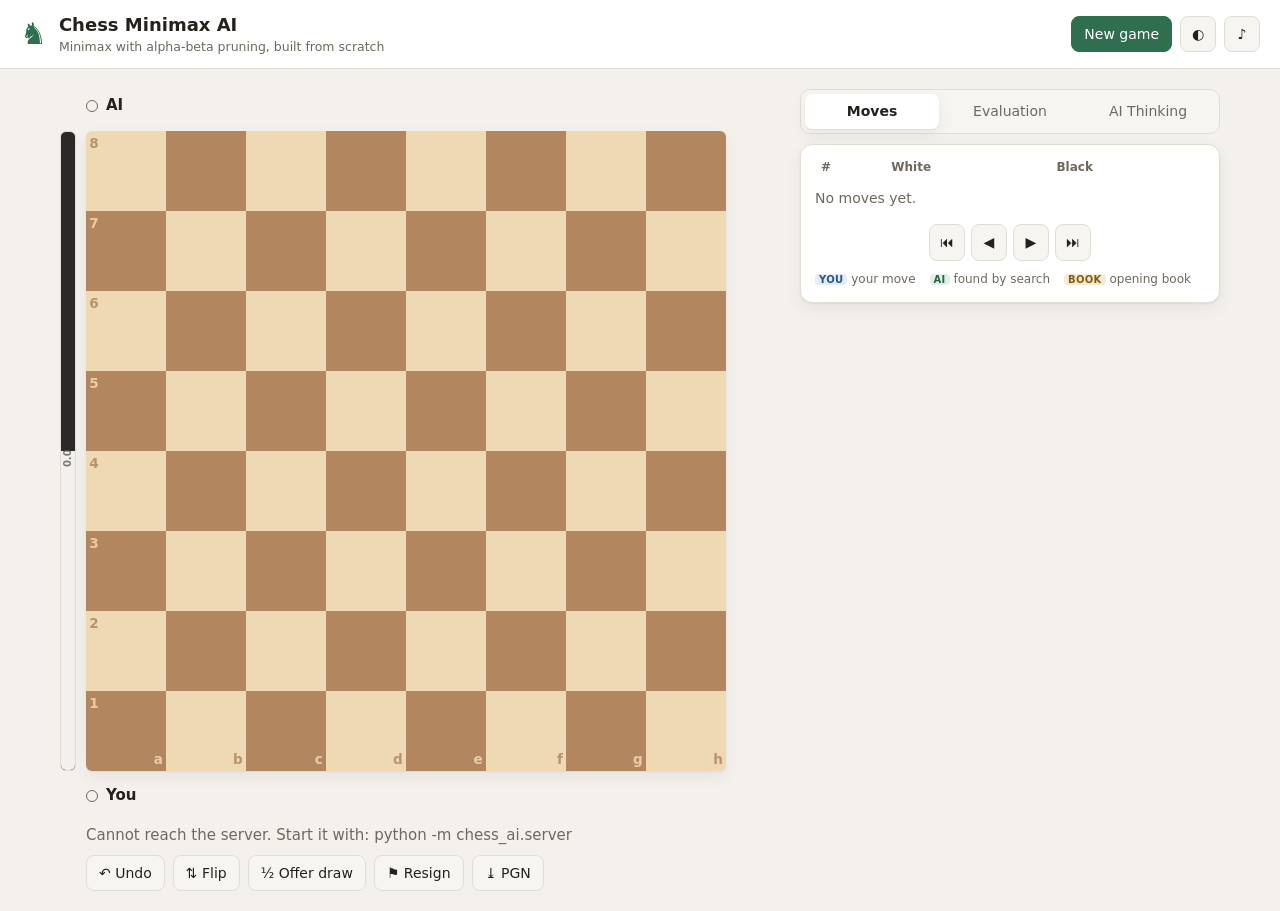
==== web/index.html @ e5efa5ba "Phase 8: web UI - own animated board (drag/click, promotion, castling), move history, eval bar, scor" ====
<!doctype html>
<html lang="en">
<head>
  <meta charset="utf-8">
  <meta name="viewport" content="width=device-width, initial-scale=1">
  <title>Chess Minimax AI</title>
  <link rel="icon" href="data:image/svg+xml,<svg xmlns='http://www.w3.org/2000/svg' viewBox='0 0 100 100'><text y='.9em' font-size='90'>♞</text></svg>">
  <link rel="stylesheet" href="css/style.css">
</head>
<body>
  <header class="topbar">
    <div class="brand">
      <span class="brand-mark" aria-hidden="true">♞&#xFE0E;</span>
      <div>
        <h1>Chess Minimax AI</h1>
        <p class="tagline">Minimax with alpha-beta pruning, built from scratch</p>
      </div>
    </div>
    <nav class="topnav">
      <button id="btn-new" class="btn primary">New game</button>
      <button id="btn-theme" class="btn icon" title="Light / dark theme" aria-label="Toggle theme">◐</button>
      <button id="btn-sound" class="btn icon" title="Sound on / off" aria-label="Toggle sound">♪</button>
    </nav>
  </header>

  <main class="layout">
    <!-- ================================================= board column -->
    <section class="play">
      <div class="player-row" id="row-top">
        <div class="player"><span class="dot-color" id="top-color"></span><span id="top-name">AI</span>
          <span class="captured" id="top-captured"></span></div>
        <div class="clock" id="clock-top" hidden>--:--</div>
      </div>

      <div class="board-wrap">
        <div class="evalbar" id="evalbar" title="Evaluation (White's point of view)">
          <div class="evalbar-fill" id="evalbar-fill"></div>
          <span class="evalbar-text" id="evalbar-text">0.0</span>
        </div>
        <div class="board-frame">
          <div class="board" id="board" aria-label="Chess board"></div>
          <div class="review-banner" id="review-banner" hidden>
            Viewing move <b id="review-label"></b> · <button class="link" id="btn-live">back to game</button>
          </div>
        </div>
      </div>

      <div class="player-row" id="row-bottom">
        <div class="player"><span class="dot-color" id="bottom-color"></span><span id="bottom-name">You</span>
          <span class="captured" id="bottom-captured"></span></div>
        <div class="clock" id="clock-bottom" hidden>--:--</div>
      </div>

      <div class="status-line" id="status-line" role="status" aria-live="polite">Start a new game.</div>

      <div class="controls">
        <button class="btn" id="btn-undo" title="Take back your last move">↶ Undo</button>
        <button class="btn" id="btn-flip" title="Flip board (F)">⇅ Flip</button>
        <button class="btn" id="btn-draw" title="Offer a draw">½ Offer draw</button>
        <button class="btn danger" id="btn-resign" title="Resign the game">⚑ Resign</button>
        <button class="btn" id="btn-pgn" title="Download the game as PGN">⤓ PGN</button>
      </div>
    </section>

    <!-- ================================================= side panels -->
    <aside class="side">
      <div class="card opening-card" id="opening-card" hidden>
        <span class="eco" id="opening-eco"></span><span id="opening-name"></span>
      </div>

      <div class="tabs" role="tablist">
        <button class="tab active" role="tab" data-tab="history" aria-selected="true">Moves</button>
        <button class="tab" role="tab" data-tab="eval" aria-selected="false">Evaluation</button>
        <button class="tab" role="tab" data-tab="thinking" aria-selected="false">AI Thinking</button>
      </div>

      <!-- moves -->
      <section class="card panel active" id="panel-history" role="tabpanel">
        <div class="history-scroll" id="history-scroll">
          <table class="history">
            <thead><tr><th>#</th><th>White</th><th>Black</th></tr></thead>
            <tbody id="history-body"></tbody>
          </table>
          <p class="empty" id="history-empty">No moves yet.</p>
        </div>
        <div class="history-nav">
          <button class="btn icon" id="nav-first" title="First position">⏮</button>
          <button class="btn icon" id="nav-prev" title="Previous move (←)">◀</button>
          <button class="btn icon" id="nav-next" title="Next move (→)">▶</button>
          <button class="btn icon" id="nav-last" title="Current position">⏭</button>
        </div>
        <div class="legend">
          <span><i class="badge you">You</i> your move</span>
          <span><i class="badge search">AI</i> found by search</span>
          <span><i class="badge book">Book</i> opening book</span>
        </div>
      </section>

      <!-- evaluation -->
      <section class="card panel" id="panel-eval" role="tabpanel">
        <h2>Score over the game</h2>
        <svg class="graph" id="graph" viewBox="0 0 300 110" preserveAspectRatio="none" aria-label="Evaluation graph"></svg>
        <p class="hint">Above the line White is better, below it Black. Click a point to view that move.</p>

        <h2>Search <span class="live-dot" id="live-dot" hidden>thinking…</span></h2>
        <div class="stats" id="search-stats">
          <div><span>Depth</span><b id="st-depth">–</b></div>
          <div><span>Score (AI)</span><b id="st-score">–</b></div>
          <div><span>Positions</span><b id="st-nodes">–</b></div>
          <div><span>Per second</span><b id="st-nps">–</b></div>
          <div><span>Time</span><b id="st-time">–</b></div>
          <div><span>Deepest line</span><b id="st-seldepth">–</b></div>
        </div>
        <div class="pv"><span>Expected line</span><p id="st-pv">–</p></div>
        <ol class="depth-log" id="depth-log"></ol>

        <h2>Top moves it considered</h2>
        <ol class="candidates" id="candidates"><li class="empty">Appears after the AI's first searched move.</li></ol>
      </section>

      <!-- AI thinking (filled in Phase 9) -->
      <section class="card panel" id="panel-thinking" role="tabpanel">
        <div id="thinking-body"><p class="empty">The AI's explanation of each move appears here.</p></div>
      </section>
    </aside>
  </main>

  <!-- ================================================= dialogs -->
  <dialog id="dlg-new" class="dialog">
    <form method="dialog" id="form-new">
      <h2>New game</h2>
      <fieldset>
        <legend>Play as</legend>
        <div class="segmented">
          <label><input type="radio" name="color" value="white" checked><span>♔&#xFE0E; White</span></label>
          <label><input type="radio" name="color" value="black"><span>♚&#xFE0E; Black</span></label>
          <label><input type="radio" name="color" value="random"><span>? Random</span></label>
        </div>
      </fieldset>
      <fieldset>
        <legend>Difficulty</legend>
        <div class="levels" id="levels"></div>
      </fieldset>
      <fieldset>
        <legend>Clock</legend>
        <select name="clock" id="sel-clock">
          <option value="">No clock</option>
          <option value="3+2">3 min + 2 s</option>
          <option value="5+0">5 min</option>
          <option value="10+5">10 min + 5 s</option>
          <option value="15+10">15 min + 10 s</option>
        </select>
      </fieldset>
      <div class="dialog-actions">
        <button class="btn" value="cancel" formnovalidate>Cancel</button>
        <button class="btn primary" value="start" id="btn-start">Start game</button>
      </div>
    </form>
  </dialog>

  <dialog id="dlg-over" class="dialog">
    <h2 id="over-title">Game over</h2>
    <p id="over-text"></p>
    <div class="dialog-actions">
      <button class="btn" id="btn-review">Review game</button>
      <button class="btn primary" id="btn-again">New game</button>
    </div>
  </dialog>

  <div class="toast" id="toast" role="alert" hidden></div>

  <script type="module" src="js/app.js"></script>
</body>
</html>
---- web/css/style.css ----
/* Chess Minimax AI: page styles (hand-written, no framework). */

:root {
  --bg: #f4f1ec;
  --surface: #ffffff;
  --surface-2: #f7f5f1;
  --border: #e2ddd4;
  --text: #24211d;
  --muted: #6f685e;
  --accent: #2f6f4f;
  --accent-text: #ffffff;
  --danger: #b03a2e;
  --sq-light: #efd9b4;
  --sq-dark: #b2875f;
  --hl-last: rgba(246, 210, 60, 0.48);
  --hl-select: rgba(47, 111, 79, 0.55);
  --hl-check: rgba(220, 40, 30, 0.85);
  --dot: rgba(30, 30, 30, 0.28);
  --eval-white: #f3f1ee;
  --eval-black: #2b2a28;
  --shadow: 0 1px 2px rgba(0, 0, 0, 0.06), 0 6px 18px rgba(0, 0, 0, 0.06);
  --radius: 12px;
  --sq: 64px; /* square size, set by board.js */
  color-scheme: light;
}

@media (prefers-color-scheme: dark) {
  :root:not([data-theme="light"]) {
    --bg: #15171b;
    --surface: #1e2127;
    --surface-2: #252931;
    --border: #333843;
    --text: #e9e6e1;
    --muted: #a39d93;
    --accent: #4fa37a;
    --sq-light: #d9c2a0;
    --sq-dark: #94704f;
    --shadow: 0 1px 2px rgba(0, 0, 0, 0.4), 0 6px 18px rgba(0, 0, 0, 0.3);
    color-scheme: dark;
  }
}

:root[data-theme="dark"] {
  --bg: #15171b;
  --surface: #1e2127;
  --surface-2: #252931;
  --border: #333843;
  --text: #e9e6e1;
  --muted: #a39d93;
  --accent: #4fa37a;
  --sq-light: #d9c2a0;
  --sq-dark: #94704f;
  --shadow: 0 1px 2px rgba(0, 0, 0, 0.4), 0 6px 18px rgba(0, 0, 0, 0.3);
  color-scheme: dark;
}

* { box-sizing: border-box; }
[hidden] { display: none !important; }

html, body { margin: 0; }

body {
  background: var(--bg);
  color: var(--text);
  font: 15px/1.45 system-ui, -apple-system, "Segoe UI", Roboto, sans-serif;
  min-height: 100vh;
}

h1, h2 { margin: 0; font-weight: 650; }
h2 { font-size: 13px; text-transform: uppercase; letter-spacing: 0.06em; color: var(--muted);
     margin: 16px 0 8px; display: flex; align-items: center; gap: 8px; }
h2:first-child { margin-top: 0; }

/* ------------------------------------------------------------------ top bar */

.topbar {
  display: flex; align-items: center; justify-content: space-between; gap: 12px;
  padding: 12px 20px; border-bottom: 1px solid var(--border); background: var(--surface);
}
.brand { display: flex; align-items: center; gap: 12px; min-width: 0; }
.brand-mark { font-size: 30px; line-height: 1; color: var(--accent); }
.brand h1 { font-size: 18px; white-space: nowrap; overflow: hidden; text-overflow: ellipsis; }
.brand > div { min-width: 0; }
.tagline { margin: 0; color: var(--muted); font-size: 12.5px; }
.topnav { display: flex; gap: 8px; }

/* ------------------------------------------------------------------ buttons */

.btn {
  font: inherit; font-size: 14px; color: var(--text); background: var(--surface-2);
  border: 1px solid var(--border); border-radius: 8px; padding: 7px 12px; cursor: pointer;
  transition: background 0.15s, border-color 0.15s, transform 0.05s; white-space: nowrap;
}
.btn:hover:not(:disabled) { border-color: var(--muted); }
.btn:active:not(:disabled) { transform: translateY(1px); }
.btn:disabled { opacity: 0.45; cursor: default; }
.btn.primary { background: var(--accent); color: var(--accent-text); border-color: var(--accent); }
.btn.danger:hover:not(:disabled) { border-color: var(--danger); color: var(--danger); }
.btn.icon { padding: 7px 10px; min-width: 36px; }
.link { background: none; border: 0; color: var(--accent); cursor: pointer; font: inherit;
        padding: 0; text-decoration: underline; }
:focus-visible { outline: 2px solid var(--accent); outline-offset: 2px; }

/* ------------------------------------------------------------------ layout */

.layout {
  display: grid; grid-template-columns: minmax(0, auto) minmax(300px, 420px);
  gap: 24px; padding: 20px; max-width: 1200px; margin: 0 auto; align-items: start;
}
.play { display: flex; flex-direction: column; gap: 8px; min-width: 0; }
.side { display: flex; flex-direction: column; gap: 10px; min-width: 0; }

@media (max-width: 900px) {
  .layout { grid-template-columns: minmax(0, 1fr); padding: 12px 16px; gap: 16px; }
  .topbar { padding: 10px 16px; }
  .tagline { display: none; }
}

/* ------------------------------------------------------------------ players & clocks */

.player-row { display: flex; justify-content: space-between; align-items: center;
              padding-left: 26px; min-height: 34px; }
.player { display: flex; align-items: center; gap: 8px; font-weight: 600; min-width: 0; }
.dot-color { width: 12px; height: 12px; border-radius: 50%; border: 1px solid var(--muted); }
.dot-color.white { background: #fff; }
.dot-color.black { background: #222; }
.captured { font-weight: 400; color: var(--muted); font-size: 17px; letter-spacing: -2px;
            white-space: nowrap; overflow: hidden; text-overflow: ellipsis; }
.captured .adv { letter-spacing: 0; font-size: 12px; margin-left: 6px; }
.clock { font: 600 18px/1 ui-monospace, "Cascadia Mono", Consolas, monospace;
         background: var(--surface); border: 1px solid var(--border); border-radius: 8px;
         padding: 6px 10px; min-width: 84px; text-align: right; }
.clock.running { border-color: var(--accent); box-shadow: inset 0 0 0 1px var(--accent); }
.clock.low { color: var(--danger); }

/* ------------------------------------------------------------------ eval bar + board */

.board-wrap { display: flex; gap: 10px; align-items: stretch; }
.evalbar { position: relative; width: 16px; border-radius: 6px; overflow: hidden;
           background: var(--eval-black); flex: none; border: 1px solid var(--border); }
.evalbar-fill { position: absolute; left: 0; right: 0; bottom: 0; height: 50%;
                background: var(--eval-white); transition: height 0.6s cubic-bezier(.2,.8,.2,1); }
.evalbar-text { position: absolute; left: 50%; transform: translateX(-50%) rotate(-90deg);
                top: 50%; font-size: 10px; font-weight: 700; color: #777;
                white-space: nowrap; pointer-events: none; mix-blend-mode: difference; }

.board-frame { position: relative; flex: 1; min-width: 0; }
.board {
  position: relative; width: min(100%, calc(100vh - 230px), 640px); min-width: 280px;
  aspect-ratio: 1; border-radius: 6px; overflow: hidden; user-select: none;
  touch-action: none; box-shadow: var(--shadow);
}
@media (max-width: 900px) { .board { width: 100%; min-width: 0; } }

.square { position: absolute; width: 12.5%; height: 12.5%; }
.square.light { background: var(--sq-light); }
.square.dark { background: var(--sq-dark); }
.square.last::before, .square.selected::before, .square.check::before,
.square.drop::before { content: ""; position: absolute; inset: 0; }
.square.last::before { background: var(--hl-last); }
.square.selected::before { background: var(--hl-select); }
.square.check::before { background: radial-gradient(circle, var(--hl-check) 0%,
                        rgba(220, 40, 30, 0.35) 45%, transparent 72%); }
.square.drop::before { box-shadow: inset 0 0 0 4px rgba(255, 255, 255, 0.75); }
.square.target::after { content: ""; position: absolute; left: 50%; top: 50%; width: 30%;
                        height: 30%; transform: translate(-50%, -50%); border-radius: 50%;
                        background: var(--dot); }
.square.target.occupied::after { width: 88%; height: 88%; background: transparent;
                                 border: calc(var(--sq) * 0.07) solid var(--dot); }
.coord { position: absolute; font-size: calc(var(--sq) * 0.17); font-weight: 700;
         pointer-events: none; opacity: 0.85; }
.coord.file { right: 4%; bottom: 2%; }
.coord.rank { left: 4%; top: 3%; }
.square.light .coord { color: var(--sq-dark); }
.square.dark .coord { color: var(--sq-light); }

.piece {
  position: absolute; width: 12.5%; height: 12.5%; display: grid; place-items: center;
  font-family: "Segoe UI Symbol", "DejaVu Sans", "Noto Sans Symbols 2", "Arial Unicode MS", serif;
  font-size: calc(var(--sq) * 0.8); line-height: 1; cursor: default; z-index: 2;
  transition: transform 0.22s cubic-bezier(.25,.8,.25,1), opacity 0.2s;
  will-change: transform;
}
.piece.w { color: #fbfaf7; -webkit-text-stroke: calc(var(--sq) * 0.022) #2a2622;
           paint-order: stroke fill; filter: drop-shadow(0 2px 1px rgba(0,0,0,.25)); }
.piece.b { color: #26221e; -webkit-text-stroke: calc(var(--sq) * 0.012) #26221e;
           filter: drop-shadow(0 2px 1px rgba(0,0,0,.3)); }
.piece.movable { cursor: grab; }
.piece.dragging { transition: none; z-index: 10; cursor: grabbing;
                  filter: drop-shadow(0 8px 6px rgba(0,0,0,.35)); }
.piece.captured-out { opacity: 0; transform: var(--at) scale(0.6) !important; }

.promo {
  position: absolute; z-index: 20; width: 12.5%; display: flex; flex-direction: column;
  background: var(--surface); border-radius: 6px; box-shadow: 0 6px 24px rgba(0,0,0,.35);
  overflow: hidden;
}
.promo button { height: var(--sq); border: 0; background: var(--surface); cursor: pointer;
                font-size: calc(var(--sq) * 0.75); line-height: 1; padding: 0; color: inherit;
                font-family: "Segoe UI Symbol", "DejaVu Sans", serif; }
.promo button:hover { background: var(--surface-2); }

.review-banner { margin-top: 8px; font-size: 13px; color: var(--muted); }

.status-line { padding: 4px 0 0 26px; min-height: 24px; color: var(--muted); }
.status-line b { color: var(--text); }
.controls { display: flex; flex-wrap: wrap; gap: 8px; padding-left: 26px; }

/* ------------------------------------------------------------------ side panels */

.card { background: var(--surface); border: 1px solid var(--border); border-radius: var(--radius);
        padding: 14px; box-shadow: var(--shadow); }
.opening-card { padding: 10px 14px; font-weight: 600; display: flex; gap: 10px; align-items: baseline; }
.eco { font: 600 12px ui-monospace, Consolas, monospace; color: var(--muted);
       background: var(--surface-2); border: 1px solid var(--border); border-radius: 5px;
       padding: 1px 6px; }

.tabs { display: flex; gap: 4px; background: var(--surface-2); padding: 4px; border-radius: 10px;
        border: 1px solid var(--border); }
.tab { flex: 1; font: inherit; font-size: 14px; border: 0; background: transparent; color: var(--muted);
       padding: 7px 8px; border-radius: 7px; cursor: pointer; }
.tab.active { background: var(--surface); color: var(--text); font-weight: 600; box-shadow: var(--shadow); }
.panel { display: none; }
.panel.active { display: block; }

.history-scroll { max-height: 380px; overflow-y: auto; margin: -4px -6px 8px; padding: 0 6px; }
.history { width: 100%; border-collapse: collapse; font-variant-numeric: tabular-nums; }
.history th { text-align: left; font-size: 12px; color: var(--muted); font-weight: 600;
              padding: 4px 6px; position: sticky; top: 0; background: var(--surface); }
.history td { padding: 2px; vertical-align: top; }
.history td.num { color: var(--muted); width: 34px; padding: 6px; }
.mv { display: flex; align-items: center; gap: 6px; width: 100%; font: inherit; text-align: left;
      background: none; border: 0; border-radius: 6px; padding: 4px 6px; cursor: pointer; color: inherit; }
.mv:hover { background: var(--surface-2); }
.mv.current { background: var(--hl-last); }
.mv .san { font-weight: 600; }
.mv .score { margin-left: auto; font-size: 12px; color: var(--muted); }
.badge { font-style: normal; font-size: 10px; font-weight: 700; text-transform: uppercase;
         border-radius: 4px; padding: 0 4px; letter-spacing: .03em; }
.badge.you { background: #e3ecf8; color: #2a5590; }
.badge.search { background: #e1f1e7; color: #276244; }
.badge.book { background: #f5ead2; color: #855d12; }
.badge.weak { background: #f6e1df; color: #9a3027; }
:root[data-theme="dark"] .badge, :root:not([data-theme="light"]) .badge { filter: none; }
.history-nav { display: flex; gap: 6px; justify-content: center; }
.legend { display: flex; flex-wrap: wrap; gap: 4px 14px; font-size: 12px; color: var(--muted);
          margin-top: 10px; }
.empty { color: var(--muted); font-size: 14px; margin: 8px 0; }

.graph { width: 100%; height: 120px; background: var(--surface-2); border-radius: 8px;
         border: 1px solid var(--border); display: block; }
.graph .area { fill: var(--eval-white); opacity: .9; }
.graph .bg { fill: var(--eval-black); opacity: .9; }
.graph .mid { stroke: var(--muted); stroke-width: .5; stroke-dasharray: 2 2; }
.graph .line { fill: none; stroke: var(--accent); stroke-width: 1.6; vector-effect: non-scaling-stroke; }
.graph .pt { fill: var(--accent); cursor: pointer; }
.graph .pt.current { fill: #e0a400; }
.hint { font-size: 12px; color: var(--muted); margin: 6px 0 0; }

.live-dot { font-size: 11px; text-transform: none; letter-spacing: 0; color: var(--accent);
            display: inline-flex; align-items: center; gap: 6px; }
.live-dot::before { content: ""; width: 8px; height: 8px; border-radius: 50%; background: var(--accent);
                    animation: pulse 1s ease-in-out infinite; }
@keyframes pulse { 50% { opacity: .25; } }

.stats { display: grid; grid-template-columns: repeat(3, minmax(0, 1fr)); gap: 8px; }
.stats div { background: var(--surface-2); border: 1px solid var(--border); border-radius: 8px;
             padding: 6px 8px; min-width: 0; }
.stats span { display: block; font-size: 11px; color: var(--muted); }
.stats b { font-variant-numeric: tabular-nums; font-size: 15px; }
.pv { margin-top: 8px; font-size: 13px; }
.pv span { font-size: 11px; color: var(--muted); }
.pv p { margin: 2px 0 0; font-weight: 600; word-break: break-word; }
.depth-log { list-style: none; padding: 0; margin: 8px 0 0; font: 12px/1.6 ui-monospace, Consolas, monospace;
             color: var(--muted); max-height: 130px; overflow-y: auto; }
.depth-log li b { color: var(--text); }

.candidates { list-style: none; padding: 0; margin: 0; display: grid; gap: 6px; }
.candidates li.cand { display: grid; grid-template-columns: 56px 64px 1fr; gap: 8px; align-items: baseline;
                      background: var(--surface-2); border: 1px solid var(--border); border-radius: 8px;
                      padding: 6px 8px; font-size: 13px; }
.candidates li.best { border-color: var(--accent); }
.candidates .c-san { font-weight: 700; }
.candidates .c-score { font-variant-numeric: tabular-nums; }
.candidates .c-line { color: var(--muted); overflow: hidden; text-overflow: ellipsis; white-space: nowrap; }

/* ------------------------------------------------------------------ dialogs */

.dialog { border: 1px solid var(--border); border-radius: 14px; background: var(--surface);
          color: var(--text); padding: 20px; width: min(460px, calc(100vw - 32px));
          box-shadow: 0 20px 60px rgba(0,0,0,.35); }
.dialog::backdrop { background: rgba(10, 10, 12, 0.45); }
.dialog h2 { font-size: 18px; text-transform: none; letter-spacing: 0; color: var(--text); margin-bottom: 12px; }
fieldset { border: 0; padding: 0; margin: 0 0 14px; }
legend { font-size: 12px; font-weight: 600; color: var(--muted); margin-bottom: 6px;
         text-transform: uppercase; letter-spacing: .05em; }
.segmented { display: flex; gap: 6px; }
.segmented label { flex: 1; }
.segmented input, .levels input { position: absolute; opacity: 0; pointer-events: none; }
.segmented span { display: block; text-align: center; padding: 8px; border: 1px solid var(--border);
                  border-radius: 8px; cursor: pointer; background: var(--surface-2); }
.segmented input:checked + span, .levels input:checked + span {
  border-color: var(--accent); box-shadow: inset 0 0 0 1px var(--accent); background: var(--surface); }
.segmented input:focus-visible + span, .levels input:focus-visible + span { outline: 2px solid var(--accent); }
.levels { display: grid; gap: 6px; }
.levels span { display: block; padding: 8px 10px; border: 1px solid var(--border); border-radius: 8px;
               cursor: pointer; background: var(--surface-2); }
.levels b { display: block; }
.levels small { color: var(--muted); }
select { font: inherit; color: var(--text); background: var(--surface-2); border: 1px solid var(--border);
         border-radius: 8px; padding: 7px 10px; width: 100%; }
.dialog-actions { display: flex; justify-content: flex-end; gap: 8px; margin-top: 6px; }

.toast { position: fixed; left: 50%; bottom: 24px; transform: translateX(-50%); z-index: 50;
         background: var(--text); color: var(--bg); padding: 10px 16px; border-radius: 10px;
         box-shadow: var(--shadow); max-width: calc(100vw - 32px); }
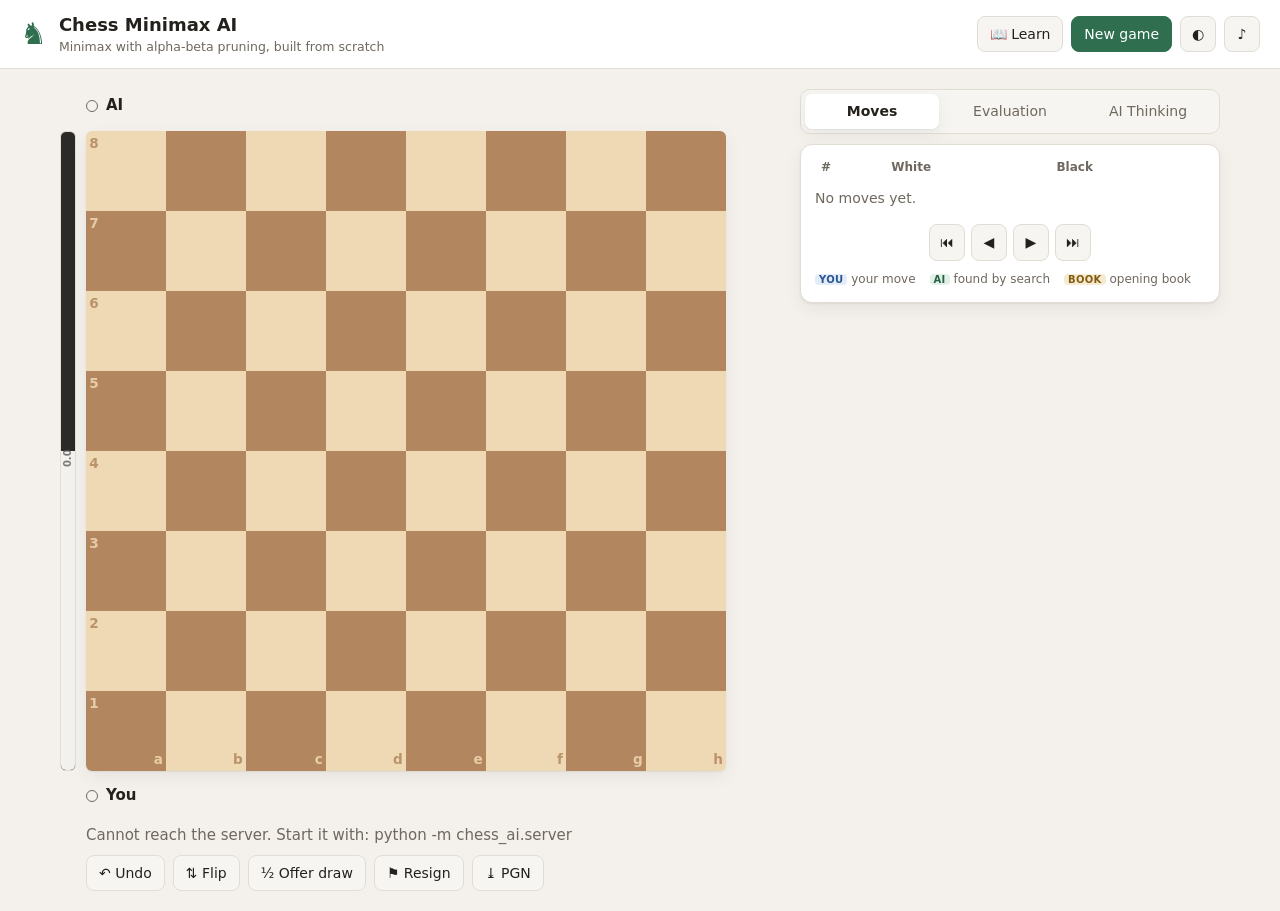
==== commit 2019c124: "Phase 10: Learn page - animated minimax and alpha-beta trees, move ordering, live evaluation lab, ho" ====
--- a/web/index.html
+++ b/web/index.html
@@ -17,6 +17,7 @@
       </div>
     </div>
     <nav class="topnav">
+      <a class="btn" href="learn.html" title="How minimax and alpha-beta work">📖 Learn</a>
       <button id="btn-new" class="btn primary">New game</button>
       <button id="btn-theme" class="btn icon" title="Light / dark theme" aria-label="Toggle theme">◐</button>
       <button id="btn-sound" class="btn icon" title="Sound on / off" aria-label="Toggle sound">♪</button>
@@ -167,6 +168,33 @@
     </div>
   </dialog>
 
+  <dialog id="dlg-tree" class="dialog wide">
+    <div class="tree-top">
+      <div>
+        <h2>Alpha-beta search tree</h2>
+        <p class="hint" id="tree-summary"></p>
+      </div>
+      <div class="tree-controls">
+        <label>Depth <select id="tree-depth"><option>2</option><option selected>3</option><option>4</option></select></label>
+        <label>Moves per position <select id="tree-breadth"><option>2</option><option selected>3</option><option>4</option></select></label>
+        <button class="btn" id="btn-tree-close" type="button">Close</button>
+      </div>
+    </div>
+    <p class="hint">A small version of the real search, built the same way: the best few moves at each
+      position, searched with minimax and alpha-beta. Click any box to see what happened there.</p>
+    <div class="tree-legend">
+      <span><i class="lg best"></i>best line</span><span><i class="lg cut"></i>caused a cutoff</span>
+      <span><i class="lg pruned"></i>skipped (pruned)</span>
+    </div>
+    <div class="tree-body">
+      <div class="tree-scrollwrap">
+        <div class="tree-rows" id="tree-rows"></div>
+        <div class="tree-host" id="tree-host"><p class="empty">Building the tree…</p></div>
+      </div>
+      <aside class="tree-detail" id="tree-detail"></aside>
+    </div>
+  </dialog>
+
   <div class="toast" id="toast" role="alert" hidden></div>
 
   <script type="module" src="js/app.js"></script>
--- a/web/css/style.css
+++ b/web/css/style.css
@@ -283,6 +283,175 @@
 .candidates .c-san { font-weight: 700; }
 .candidates .c-score { font-variant-numeric: tabular-nums; }
 .candidates .c-line { color: var(--muted); overflow: hidden; text-overflow: ellipsis; white-space: nowrap; }
+
+/* ------------------------------------------------------------------ AI Thinking panel */
+
+.th-head h3 { margin: 2px 0 4px; font-size: 18px; }
+.th-label { font-size: 11px; text-transform: uppercase; letter-spacing: .06em; color: var(--muted); }
+.th-assess { margin: 0; }
+.th-note { background: #fbeee0; color: #7a4a12; border-radius: 8px; padding: 8px 10px; font-size: 13px; }
+:root[data-theme="dark"] .th-note { background: #3a2d1d; color: #f0c98d; }
+@media (prefers-color-scheme: dark) { :root:not([data-theme="light"]) .th-note { background: #3a2d1d; color: #f0c98d; } }
+.th-sec { border-top: 1px solid var(--border); margin-top: 12px; padding-top: 10px; }
+.th-sec h4 { margin: 0 0 6px; font-size: 12px; text-transform: uppercase; letter-spacing: .06em;
+             color: var(--muted); }
+.th-sec p { margin: 4px 0; font-size: 14px; }
+.th-ideas { margin: 0; padding-left: 18px; }
+.th-ideas li { margin: 3px 0; }
+.th-line { font-weight: 600; word-break: break-word; }
+.muted { color: var(--muted); font-size: 12.5px !important; }
+.th-alt { background: var(--surface-2); border: 1px solid var(--border); border-radius: 8px;
+          padding: 6px 10px; margin: 6px 0; }
+.th-alt.refuted { border-style: dashed; }
+.th-alt-top { display: flex; gap: 10px; align-items: baseline; }
+.th-score { font-variant-numeric: tabular-nums; }
+.th-diff { margin-left: auto; font-size: 12px; color: var(--danger); }
+.th-term { display: grid; grid-template-columns: 130px 1fr 52px; gap: 8px; align-items: center;
+           font-size: 13px; margin: 4px 0; }
+.th-bar { height: 8px; background: var(--surface-2); border-radius: 4px; overflow: hidden;
+          border: 1px solid var(--border); }
+.th-bar i { display: block; height: 100%; }
+.th-bar i.up, b.up { background: none; }
+.th-bar i.up { background: var(--accent); }
+.th-bar i.down { background: var(--danger); }
+.th-term b { text-align: right; font-variant-numeric: tabular-nums; }
+b.up { color: var(--accent); }
+b.down { color: var(--danger); }
+.th-depths { margin: 6px 0 10px; padding-left: 18px; font-size: 13px; color: var(--muted); }
+
+/* ------------------------------------------------------------------ search tree viewer */
+
+.dialog.wide { width: min(1180px, calc(100vw - 32px)); max-height: calc(100vh - 32px); }
+.tree-top { display: flex; justify-content: space-between; align-items: flex-start; gap: 12px;
+            flex-wrap: wrap; }
+.tree-controls { display: flex; gap: 10px; align-items: center; flex-wrap: wrap; font-size: 13px; }
+.tree-controls select { width: auto; padding: 4px 8px; }
+.tree-legend { display: flex; gap: 16px; font-size: 12px; color: var(--muted); margin: 8px 0; }
+.lg { display: inline-block; width: 22px; height: 0; vertical-align: middle; margin-right: 6px;
+      border-top: 3px solid var(--accent); }
+.lg.cut { border-top-color: var(--danger); }
+.lg.pruned { border-top: 2px dashed var(--muted); }
+.tree-body { display: grid; grid-template-columns: minmax(0, 1fr) 280px; gap: 12px; }
+@media (max-width: 800px) { .tree-body { grid-template-columns: minmax(0, 1fr); } }
+.tree-scrollwrap { display: flex; border: 1px solid var(--border); border-radius: 10px;
+                   background: var(--surface-2); max-height: calc(100vh - 260px); overflow-y: auto;
+                   min-height: 200px; min-width: 0; }
+.tree-rows { flex: none; width: 92px; border-right: 1px solid var(--border); }
+.tree-host { overflow-x: auto; flex: 1; min-width: 0; }
+.tree-detail { font-size: 14px; }
+.tree-detail p { margin: 6px 0; }
+.tree-path { font-weight: 700; word-break: break-word; }
+.tree-ab { display: grid; gap: 4px; background: var(--surface-2); border: 1px solid var(--border);
+           border-radius: 8px; padding: 8px; font-size: 13px; }
+.cut-text { color: var(--danger); }
+.tree-svg { display: block; }
+.tree-svg .row-label { font: 700 12px system-ui, sans-serif; fill: var(--text); }
+.tree-svg .row-label.max { fill: var(--accent); }
+.tree-svg .row-label.min { fill: var(--danger); }
+.tree-svg .row-sub { font: 10px system-ui, sans-serif; fill: var(--muted); }
+.tree-svg .edge { fill: none; stroke: var(--muted); stroke-width: 1.2; opacity: .7; }
+.tree-svg .edge.best { stroke: var(--accent); stroke-width: 3.5; opacity: 1; }
+.tree-svg .edge.pruned { stroke-dasharray: 4 4; opacity: .45; }
+.tree-svg .cut-label { font: 600 10px system-ui, sans-serif; fill: var(--danger); }
+.tree-svg .node { cursor: pointer; }
+.tree-svg .node rect { fill: var(--surface); stroke: var(--border); stroke-width: 1.5; }
+.tree-svg .node.max rect { stroke: color-mix(in srgb, var(--accent) 60%, var(--border)); }
+.tree-svg .node.min rect { stroke: color-mix(in srgb, var(--danger) 45%, var(--border)); }
+.tree-svg .node.best rect { stroke: var(--accent); stroke-width: 3; }
+.tree-svg .node.cutter rect { stroke: var(--danger); stroke-width: 2.5; }
+.tree-svg .node.pruned rect { fill: transparent; stroke-dasharray: 4 3; stroke: var(--muted); opacity: .6; }
+.tree-svg .node.pruned text { fill: var(--muted); opacity: .7; }
+.tree-svg .node.selected rect { fill: color-mix(in srgb, var(--accent) 18%, var(--surface)); }
+.tree-svg .node:focus { outline: none; }
+.tree-svg .node:focus-visible rect { stroke: var(--text); stroke-width: 3; }
+.tree-svg .n-san { font: 700 13px system-ui, sans-serif; fill: var(--text); text-anchor: middle; }
+.tree-svg .n-val { font: 12px ui-monospace, Consolas, monospace; fill: var(--muted); text-anchor: middle; }
+
+/* ------------------------------------------------------------------ Learn page */
+
+a.btn { text-decoration: none; display: inline-flex; align-items: center; }
+.learn-layout { display: grid; grid-template-columns: 210px minmax(0, 1fr); gap: 28px;
+                max-width: 1180px; margin: 0 auto; padding: 24px 20px 60px; }
+.toc { position: sticky; top: 20px; align-self: start; }
+.toc ol { margin: 0; padding-left: 20px; display: grid; gap: 6px; }
+.toc a { color: var(--text); text-decoration: none; }
+.toc a:hover { color: var(--accent); }
+@media (max-width: 900px) {
+  .learn-layout { grid-template-columns: minmax(0, 1fr); padding: 16px; gap: 12px; }
+  .toc { position: static; }
+  .toc ol { grid-template-columns: repeat(2, minmax(0, 1fr)); }
+}
+.lessons { display: grid; gap: 22px; min-width: 0; }
+.lesson { background: var(--surface); border: 1px solid var(--border); border-radius: var(--radius);
+          padding: 20px 22px; box-shadow: var(--shadow); min-width: 0; scroll-margin-top: 16px; }
+.lesson p, .lesson li { max-width: 78ch; }
+.lesson-title { font-size: 21px; text-transform: none; letter-spacing: 0; color: var(--text);
+                margin: 0 0 10px; display: flex; gap: 10px; align-items: center; }
+.lesson-title span { display: inline-grid; place-items: center; width: 30px; height: 30px; border-radius: 50%;
+                     background: var(--accent); color: var(--accent-text); font-size: 15px; }
+.lesson b.max, .shape-max { color: var(--accent); }
+.lesson b.min, .shape-min { color: var(--danger); }
+.code { background: var(--surface-2); border: 1px solid var(--border); border-radius: 8px; padding: 12px 14px;
+        font: 13px/1.5 ui-monospace, "Cascadia Mono", Consolas, monospace; overflow-x: auto; }
+.note { color: var(--muted); font-size: 14px; }
+code { font: 13px ui-monospace, Consolas, monospace; background: var(--surface-2); padding: 1px 5px;
+       border-radius: 4px; border: 1px solid var(--border); }
+.growth { border-collapse: collapse; width: 100%; max-width: 720px; font-variant-numeric: tabular-nums; margin: 8px 0; }
+.growth th, .growth td { text-align: left; padding: 6px 10px; border-bottom: 1px solid var(--border); }
+.growth th { font-size: 12px; color: var(--muted); font-weight: 600; }
+.growth .muted-row td { color: var(--muted); font-size: 13px; }
+.bar { display: inline-block; height: 10px; width: var(--w); max-width: 160px; min-width: 2px;
+       background: var(--accent); border-radius: 3px; margin-right: 8px; vertical-align: middle; }
+#ordering-table .bar { width: calc(var(--w) * 1.6); }
+.ordering-box { display: grid; gap: 10px; }
+.segmented.wrap { flex-wrap: wrap; }
+.segmented.wrap label { flex: 1 1 140px; }
+
+.tree-player { border: 1px solid var(--border); border-radius: 10px; background: var(--surface-2); padding: 10px; }
+.lt-scroll { overflow-x: auto; }
+.lt-svg { display: block; margin: 0 auto; }
+.lt-edge { stroke: var(--muted); stroke-width: 1.5; }
+.lt-edge.idle { opacity: .35; }
+.lt-edge.pruned { stroke-dasharray: 4 4; opacity: .35; }
+.lt-node polygon, .lt-node rect { stroke-width: 2; fill: var(--surface); }
+.lt-node.max polygon { stroke: var(--accent); }
+.lt-node.min polygon { stroke: var(--danger); }
+.lt-node.leaf rect { stroke: var(--muted); }
+.lt-node.idle { opacity: .45; }
+.lt-node.pruned { opacity: .28; }
+.lt-node.pruned polygon, .lt-node.pruned rect { stroke-dasharray: 3 3; }
+.lt-node.done.max polygon { fill: color-mix(in srgb, var(--accent) 22%, var(--surface)); }
+.lt-node.done.min polygon { fill: color-mix(in srgb, var(--danger) 18%, var(--surface)); }
+.lt-node.done.leaf rect { fill: color-mix(in srgb, var(--text) 10%, var(--surface)); }
+.lt-node.active polygon, .lt-node.active rect { stroke: #e0a400; stroke-width: 3.5; }
+.lt-node.cut polygon { stroke: var(--danger); stroke-width: 3.5; }
+.lt-val { font: 700 12px system-ui, sans-serif; fill: var(--text); text-anchor: middle; }
+.lt-label { font: 700 11px system-ui, sans-serif; fill: var(--muted); text-anchor: middle;
+            paint-order: stroke; stroke: var(--surface-2); stroke-width: 4px; }
+.lt-ab { font: 10px ui-monospace, Consolas, monospace; fill: var(--text); text-anchor: middle;
+         paint-order: stroke; stroke: var(--surface-2); stroke-width: 4px; stroke-linejoin: round; }
+.lt-msg { min-height: 48px; margin: 8px 4px; }
+.lt-controls { display: flex; flex-wrap: wrap; gap: 8px; align-items: center; }
+.lt-count { margin-left: auto; color: var(--muted); font-size: 13px; font-variant-numeric: tabular-nums; }
+
+.eval-lab, .horizon { display: grid; grid-template-columns: minmax(0, 340px) minmax(0, 1fr); gap: 20px;
+                      align-items: start; }
+@media (max-width: 760px) { .eval-lab, .horizon { grid-template-columns: minmax(0, 1fr); } }
+.mini-board { position: relative; width: 100%; max-width: 340px; aspect-ratio: 1; border-radius: 6px;
+              overflow: hidden; user-select: none; box-shadow: var(--shadow); margin-bottom: 10px; }
+.eval-total { font-size: 15px; margin: 0 0 8px; }
+.eval-table { border-collapse: collapse; width: 100%; font-size: 14px; font-variant-numeric: tabular-nums; }
+.eval-table th, .eval-table td { padding: 5px 8px; border-bottom: 1px solid var(--border); text-align: right; }
+.eval-table th:first-child, .eval-table td:first-child { text-align: left; }
+.eval-table th { font-size: 12px; color: var(--muted); font-weight: 600; }
+.eval-table td.up { color: var(--accent); font-weight: 700; }
+.eval-table td.down { color: var(--danger); font-weight: 700; }
+.netbar { width: 120px; position: relative; }
+.netbar span { position: absolute; top: 50%; height: 8px; transform: translateY(-50%); width: var(--w);
+               border-radius: 2px; }
+.netbar span.pos { left: 50%; background: var(--accent); }
+.netbar span.neg { right: 50%; background: var(--danger); }
+.netbar::before { content: ""; position: absolute; left: 50%; top: 20%; bottom: 20%; width: 1px; background: var(--border); }
 
 /* ------------------------------------------------------------------ dialogs */
 
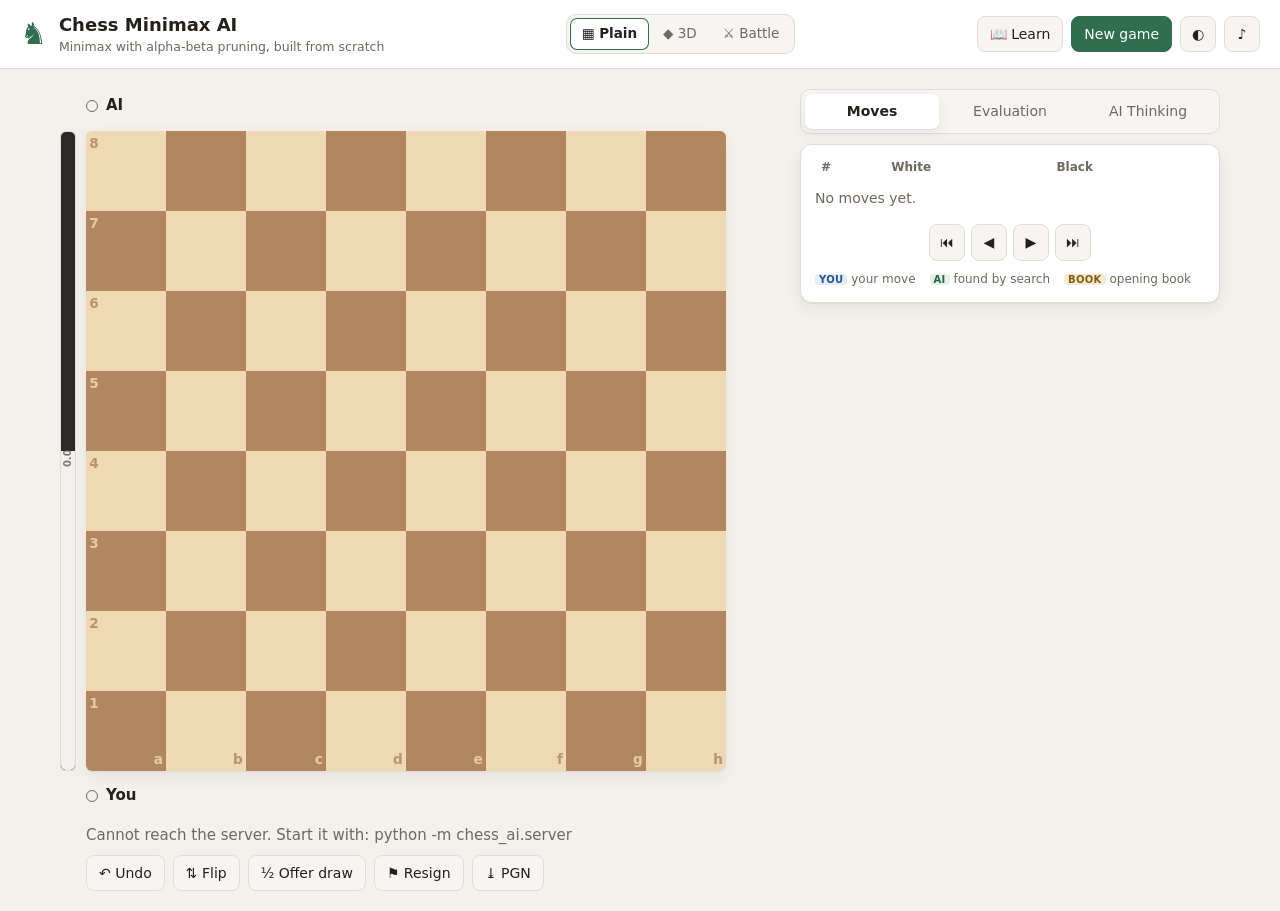
==== commit 6021da81: "Phase 13: board style switch (Plain / 3D / Battle), first 3D board with Three.js BoardHost swaps boa" ====
--- a/web/index.html
+++ b/web/index.html
@@ -15,6 +15,11 @@
         <h1>Chess Minimax AI</h1>
         <p class="tagline">Minimax with alpha-beta pruning, built from scratch</p>
       </div>
+    </div>
+    <div class="modebar" role="group" aria-label="Board style">
+      <button class="mode-btn" data-mode="plain" aria-pressed="true" title="Flat board">▦ Plain</button>
+      <button class="mode-btn" data-mode="3d" aria-pressed="false" title="3D wooden board">◆ 3D</button>
+      <button class="mode-btn" data-mode="battle" aria-pressed="false" title="Animated battle armies">⚔ Battle</button>
     </div>
     <nav class="topnav">
       <a class="btn" href="learn.html" title="How minimax and alpha-beta work">📖 Learn</a>
@@ -197,6 +202,8 @@
 
   <div class="toast" id="toast" role="alert" hidden></div>
 
+  <!-- Three.js (MIT licence, kept in web/vendor) is only loaded when 3D or Battle is chosen -->
+  <script type="importmap">{ "imports": { "three": "./vendor/three/three.module.min.js" } }</script>
   <script type="module" src="js/app.js"></script>
 </body>
 </html>
--- a/web/css/style.css
+++ b/web/css/style.css
@@ -115,6 +115,28 @@
   .topbar { padding: 10px 16px; }
   .tagline { display: none; }
 }
+
+/* ------------------------------------------------------------------ board style switch */
+
+.modebar { display: flex; gap: 2px; padding: 3px; border: 1px solid var(--border);
+           border-radius: 10px; background: var(--surface-2); flex: none; }
+.mode-btn { font: inherit; font-size: 13.5px; color: var(--muted); background: transparent;
+            border: 0; border-radius: 7px; padding: 6px 12px; cursor: pointer; white-space: nowrap; }
+.mode-btn:hover { color: var(--text); }
+.mode-btn[aria-pressed="true"] { background: var(--surface); color: var(--text); font-weight: 600;
+                                 box-shadow: inset 0 0 0 1px var(--accent); }
+.mode-btn:focus-visible { outline: 2px solid var(--accent); }
+@media (max-width: 760px) {
+  .topbar { flex-wrap: wrap; }
+  .modebar { order: 3; width: 100%; }
+  .mode-btn { flex: 1; }
+}
+
+.board.board-3d { background: radial-gradient(ellipse at 50% 40%, #3b4250, #15181d 75%); }
+.board3d-canvas { display: block; width: 100%; height: 100%; touch-action: none; }
+.promo.promo-3d { left: 50%; top: 50%; transform: translate(-50%, -50%); width: auto;
+                  flex-direction: row; }
+.promo.promo-3d button { width: 64px; height: 64px; font-size: 44px; }
 
 /* ------------------------------------------------------------------ players & clocks */
 
